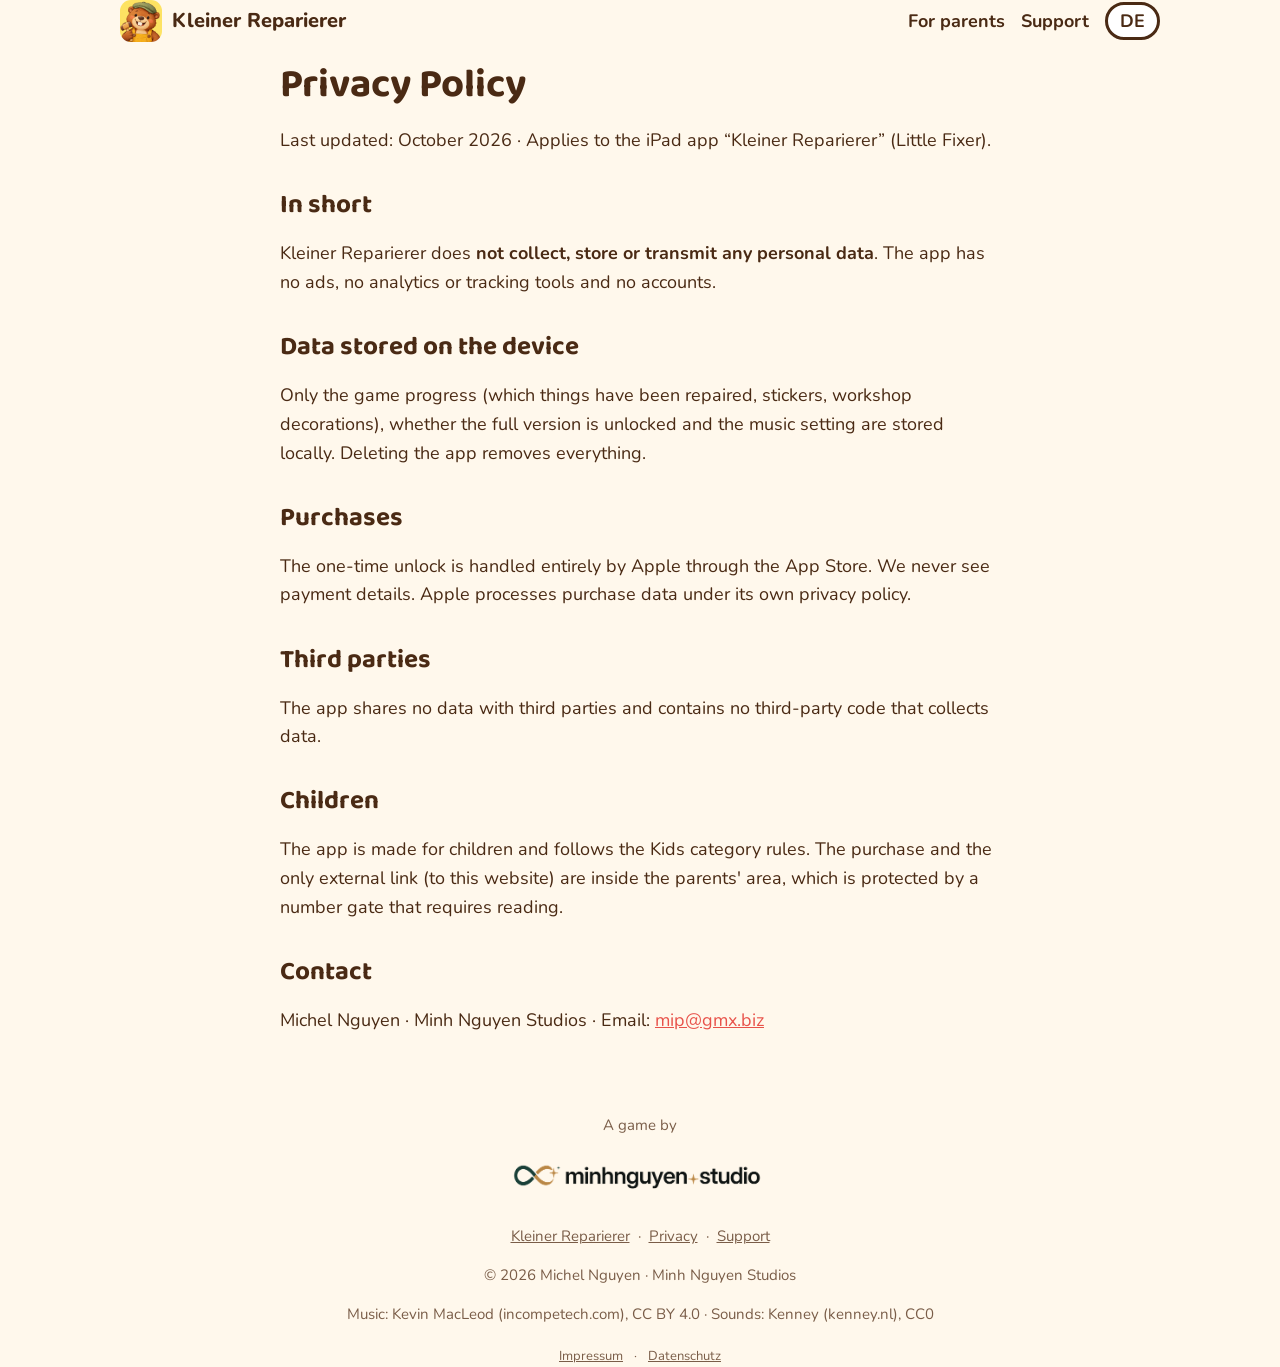
==== privacy.html @ 11de2ac4 "Website: Kleiner Reparierer (English/German), privacy, support, screenshots" ====
<!doctype html>
<html lang="en">
<head>
<meta charset="utf-8"><meta name="viewport" content="width=device-width,initial-scale=1">
<link rel="icon" href="favicon.png"><link rel="apple-touch-icon" href="img/icon.png">
<link rel="preconnect" href="https://fonts.googleapis.com"><link rel="stylesheet" href="https://fonts.googleapis.com/css2?family=Baloo+2:wght@700;800&family=Nunito:wght@400;700;800&display=swap">
<link rel="stylesheet" href="style.css?v=1"><script src="lang.js"></script>

<title>Privacy – Kleiner Reparierer</title>
</head>
<body><nav class="wrap">
  <a class="brand" href="./"><img src="img/icon.png" alt="">Kleiner Reparierer</a>
  <div class="links">
    <a href="./#parents"><span data-l="en">For parents</span><span data-l="de">Für Eltern</span></a>
    <a href="support.html">Support</a>
    <button class="lang" onclick="toggleLang()"><span data-l="en">DE</span><span data-l="de">EN</span></button>
  </div>
</nav>

<main class="wrap doc">
<div data-l="en">
<h1>Privacy Policy</h1>
<p>Last updated: October 2026 · Applies to the iPad app “Kleiner Reparierer” (Little Fixer).</p>
<h2>In short</h2>
<p>Kleiner Reparierer does <strong>not collect, store or transmit any personal data</strong>. The app has no ads, no analytics or tracking tools and no accounts.</p>
<h2>Data stored on the device</h2>
<p>Only the game progress (which things have been repaired, stickers, workshop decorations), whether the full version is unlocked and the music setting are stored locally. Deleting the app removes everything.</p>
<h2>Purchases</h2>
<p>The one-time unlock is handled entirely by Apple through the App Store. We never see payment details. Apple processes purchase data under its own privacy policy.</p>
<h2>Third parties</h2>
<p>The app shares no data with third parties and contains no third-party code that collects data.</p>
<h2>Children</h2>
<p>The app is made for children and follows the Kids category rules. The purchase and the only external link (to this website) are inside the parents' area, which is protected by a number gate that requires reading.</p>
<h2>Contact</h2>
<p>Michel Nguyen · Minh Nguyen Studios · Email: <a href="mailto:mip@gmx.biz">mip@gmx.biz</a></p>
</div>
<div data-l="de">
<h1>Datenschutzerklärung</h1>
<p>Stand: Oktober 2026 · Gilt für die iPad-App „Kleiner Reparierer“.</p>
<h2>Kurz gesagt</h2>
<p>Kleiner Reparierer erhebt, speichert und überträgt <strong>keine personenbezogenen Daten</strong>. Die App hat keine Werbung, keine Analyse- oder Tracking-Werkzeuge und keine Konten.</p>
<h2>Gespeicherte Daten auf dem Gerät</h2>
<p>Lokal gespeichert werden nur der Spielfortschritt (was repariert wurde, Sticker, Werkstatt-Deko), ob die Vollversion freigeschaltet ist, und die Musikeinstellung. Beim Löschen der App wird alles entfernt.</p>
<h2>Käufe</h2>
<p>Die einmalige Freischaltung wird vollständig von Apple über den App Store abgewickelt. Zahlungsdaten sehen wir nie. Apple verarbeitet Kaufdaten nach seinen eigenen Datenschutzbestimmungen.</p>
<h2>Dritte</h2>
<p>Die App gibt keine Daten an Dritte weiter und enthält keinen Fremdcode, der Daten sammelt.</p>
<h2>Kinder</h2>
<p>Die App richtet sich an Kinder und erfüllt die Regeln der Kids-Kategorie. Der Kauf und der einzige Link nach außen (zu dieser Website) liegen im Elternbereich, der durch eine Zahlen-Sperre geschützt ist, für die man lesen können muss.</p>
<h2>Kontakt</h2>
<p>Michel Nguyen · Minh Nguyen Studios · E-Mail: <a href="mailto:mip@gmx.biz">mip@gmx.biz</a></p>
</div>

</main>
<!--FOOTER-->
<footer class="wrap">
  <a class="studio" href="https://minh.systems/" aria-label="Minh Nguyen Studios"><span data-l="en">A game by</span><span data-l="de">Ein Spiel von</span><img src="img/studio.png" alt="Minh Nguyen Studios" width="260" height="61"></a>
  <a href="./">Kleiner Reparierer</a>·<a href="privacy.html"><span data-l="en">Privacy</span><span data-l="de">Datenschutz</span></a>·<a href="support.html">Support</a>
  <p>© 2026 Michel Nguyen · Minh Nguyen Studios</p>
  <p data-l="en">Music: Kevin MacLeod (incompetech.com), CC BY 4.0 · Sounds: Kenney (kenney.nl), CC0</p>
  <p data-l="de">Musik: Kevin MacLeod (incompetech.com), CC BY 4.0 · Klänge: Kenney (kenney.nl), CC0</p>
<div class="minh-studio" style="clear:both;margin:20px auto 0;text-align:center;font-size:13px;line-height:1.6">
<a href="https://minh.systems/impressum/" style="color:inherit">Impressum</a> · <a href="https://minh.systems/datenschutz/" style="color:inherit">Datenschutz</a>
</div>
</footer>
<!--/FOOTER-->
</body>
</html>
---- style.css ----
:root{--sun:#ffd96a;--orange:#ffb85c;--cream:#fff8ec;--ink:#4a2a14;--wood:#c98b4f;--red:#e8524a;--green:#62c25a;--muted:#7a5d48}
*{box-sizing:border-box}
html{scroll-behavior:smooth}
body{margin:0;background:var(--cream);color:var(--ink);font:18px/1.6 "Nunito",system-ui,sans-serif}
h1,h2,h3{font-family:"Baloo 2","Nunito",sans-serif;line-height:1.15;margin:0 0 .4em}
a{color:var(--red)}
.wrap{max-width:1080px;margin:0 auto;padding:0 20px}
nav{display:flex;align-items:center;justify-content:space-between;padding:14px 0;gap:12px;flex-wrap:wrap}
nav .brand{display:flex;align-items:center;gap:10px;font-weight:800;text-decoration:none;color:var(--ink);font-size:20px}
nav .brand img{width:42px;height:42px;border-radius:11px}
nav .links{display:flex;gap:16px;align-items:center;font-weight:700}
nav .links a{color:var(--ink);text-decoration:none}
.lang{border:3px solid var(--ink);border-radius:999px;background:#fff;padding:2px 12px;font-weight:800;cursor:pointer;font:inherit;color:var(--ink)}
.hero{background:linear-gradient(var(--sun),var(--orange) 70%,var(--cream));padding:40px 0 60px;text-align:center}
.hero h1{font-size:clamp(36px,7vw,68px)}
.hero p.lead{font-size:clamp(18px,2.6vw,24px);max-width:740px;margin:0 auto 26px}
.hero .shot{margin-top:34px}
.shot{width:100%;border:5px solid var(--ink);border-radius:26px;box-shadow:0 10px 0 rgba(74,42,20,.15);display:block;height:auto}
.btn{display:inline-block;background:var(--ink);color:#fff;padding:12px 26px;border-radius:999px;font-weight:800;text-decoration:none;margin:6px}
.btn.alt{background:#fff;color:var(--ink);border:3px solid var(--ink)}
.soon{display:block;margin-top:8px;font-size:15px;color:var(--muted)}
section{padding:56px 0}
.grid{display:grid;grid-template-columns:repeat(auto-fit,minmax(240px,1fr));gap:22px}
.card{background:#fff;border:4px solid var(--ink);border-radius:24px;padding:22px}
.card .e{font-size:38px}
.feature{display:grid;grid-template-columns:1fr 1fr;gap:34px;align-items:center;margin-bottom:48px}
.feature:nth-child(even) .txt{order:-1}
@media(max-width:760px){.feature{grid-template-columns:1fr}.feature:nth-child(even) .txt{order:0}}
.parents{background:#fff;border-top:4px solid var(--ink);border-bottom:4px solid var(--ink)}
.parents ul{padding-left:1.1em}
.parents li{margin:.4em 0}
footer{padding:30px 0 50px;color:var(--muted);font-size:15px;text-align:center}
footer a{color:var(--muted);margin:0 8px}
.doc{max-width:760px;padding-top:20px;padding-bottom:60px}
.doc h1{font-size:40px}
.doc h2{margin-top:1.4em;font-size:26px}
[data-l]{display:none}
html[lang=de] [data-l=de],html[lang=en] [data-l=en]{display:revert}
.studio{display:flex;width:max-content;margin:0 auto 18px !important;flex-direction:column;align-items:center;gap:8px;text-decoration:none;color:var(--muted)}
.studio img{width:260px;max-width:80vw;height:auto;display:block}
.gallery{display:flex;gap:18px;overflow-x:auto;scroll-snap-type:x mandatory;padding-bottom:14px}
.gallery .shot{flex:0 0 min(86%,640px);scroll-snap-align:center;border-width:4px;border-radius:20px}
video.shot{background:#000}
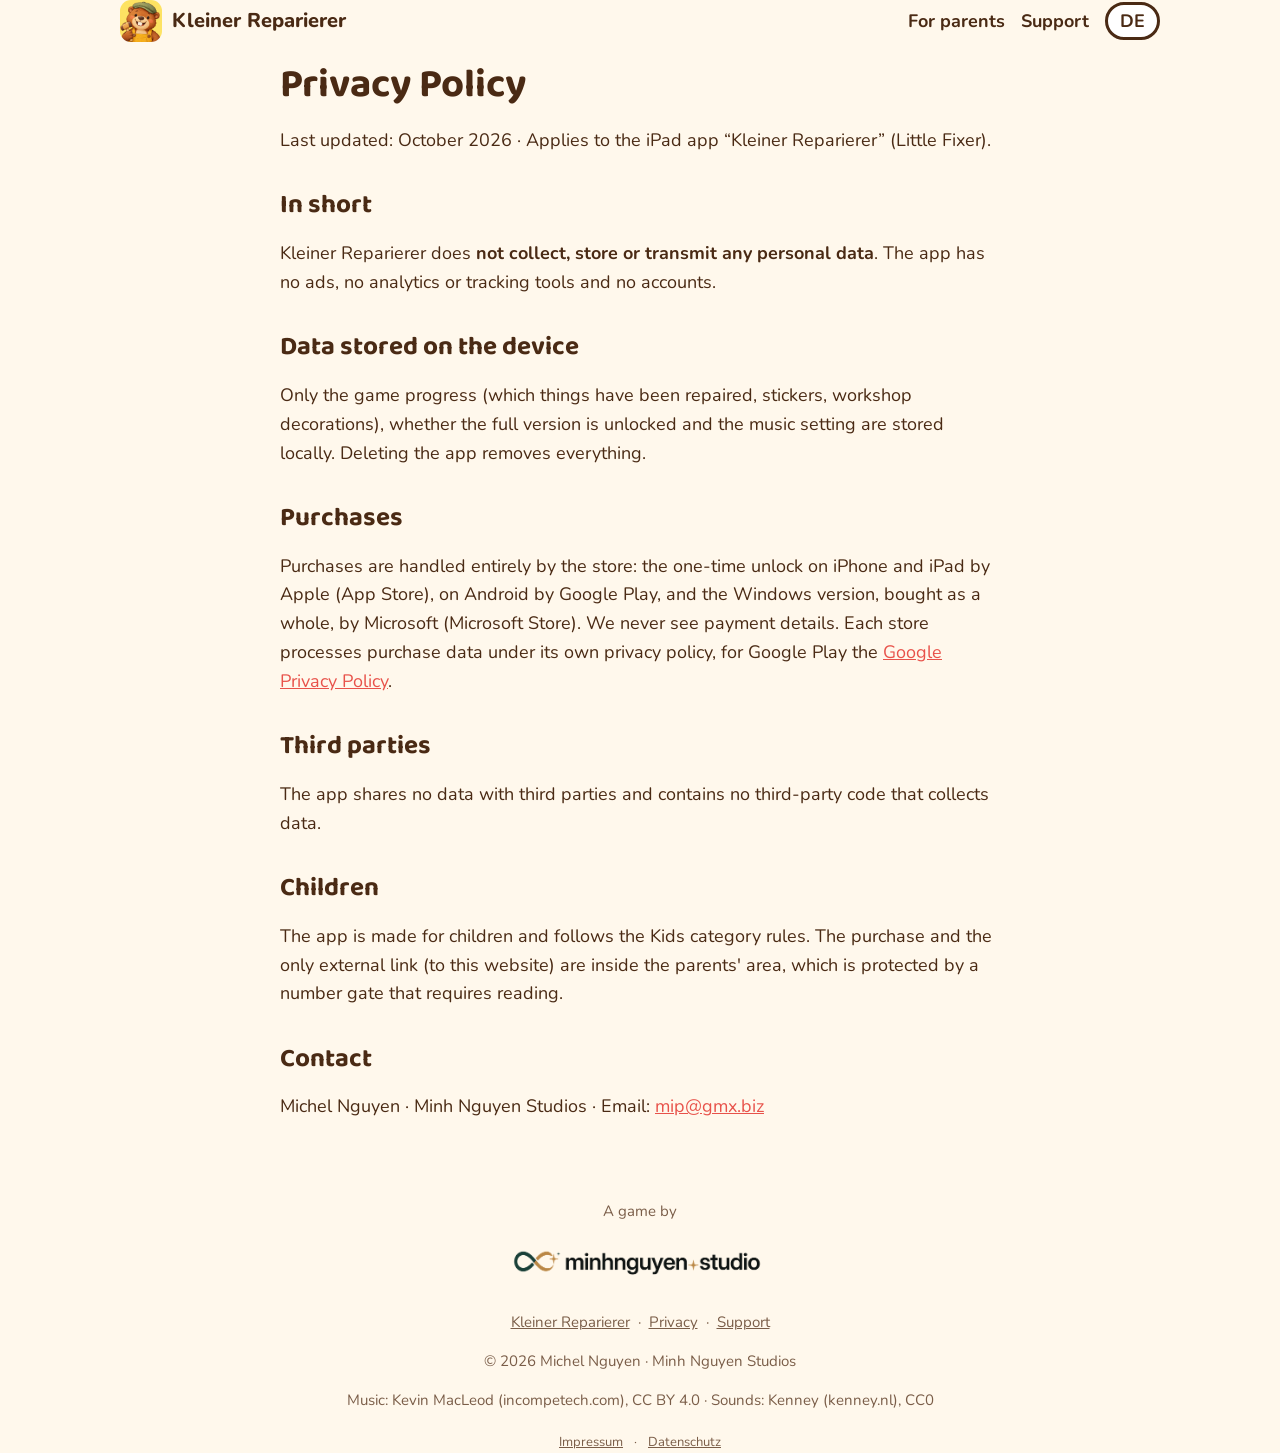
==== commit b12fcaf7: "Datenschutz: Google Play und Microsoft Store ergänzen" ====
--- a/privacy.html
+++ b/privacy.html
@@ -26,7 +26,7 @@
 <h2>Data stored on the device</h2>
 <p>Only the game progress (which things have been repaired, stickers, workshop decorations), whether the full version is unlocked and the music setting are stored locally. Deleting the app removes everything.</p>
 <h2>Purchases</h2>
-<p>The one-time unlock is handled entirely by Apple through the App Store. We never see payment details. Apple processes purchase data under its own privacy policy.</p>
+<p>Purchases are handled entirely by the store: the one-time unlock on iPhone and iPad by Apple (App Store), on Android by Google Play, and the Windows version, bought as a whole, by Microsoft (Microsoft Store). We never see payment details. Each store processes purchase data under its own privacy policy, for Google Play the <a href="https://policies.google.com/privacy">Google Privacy Policy</a>.</p>
 <h2>Third parties</h2>
 <p>The app shares no data with third parties and contains no third-party code that collects data.</p>
 <h2>Children</h2>
@@ -42,7 +42,7 @@
 <h2>Gespeicherte Daten auf dem Gerät</h2>
 <p>Lokal gespeichert werden nur der Spielfortschritt (was repariert wurde, Sticker, Werkstatt-Deko), ob die Vollversion freigeschaltet ist, und die Musikeinstellung. Beim Löschen der App wird alles entfernt.</p>
 <h2>Käufe</h2>
-<p>Die einmalige Freischaltung wird vollständig von Apple über den App Store abgewickelt. Zahlungsdaten sehen wir nie. Apple verarbeitet Kaufdaten nach seinen eigenen Datenschutzbestimmungen.</p>
+<p>Käufe wickelt vollständig der jeweilige Store ab: die einmalige Freischaltung auf iPhone und iPad Apple (App Store), auf Android Google Play, und die als Ganzes gekaufte Windows-Version Microsoft (Microsoft Store). Zahlungsdaten sehen wir nie. Jeder Store verarbeitet Kaufdaten nach seinen eigenen Datenschutzbestimmungen, bei Google Play gilt die <a href="https://policies.google.com/privacy">Datenschutzerklärung von Google</a>.</p>
 <h2>Dritte</h2>
 <p>Die App gibt keine Daten an Dritte weiter und enthält keinen Fremdcode, der Daten sammelt.</p>
 <h2>Kinder</h2>
